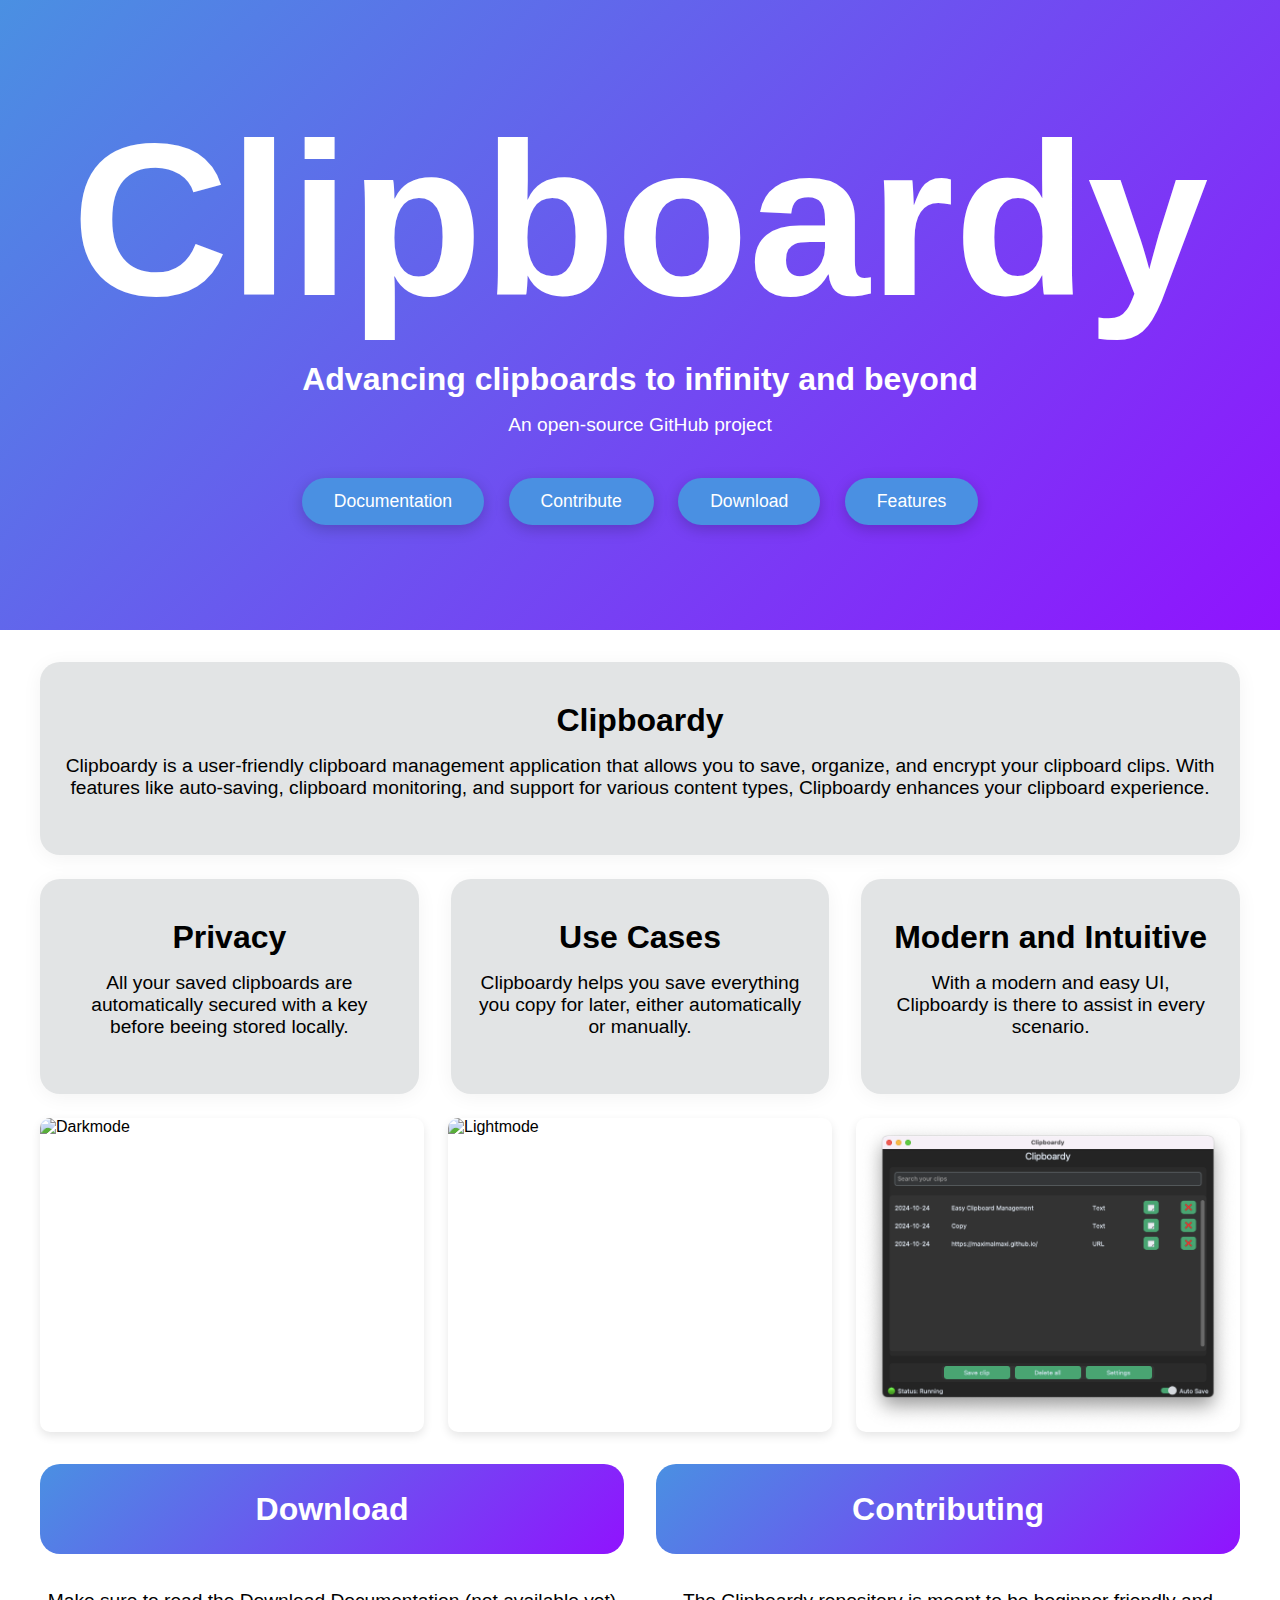
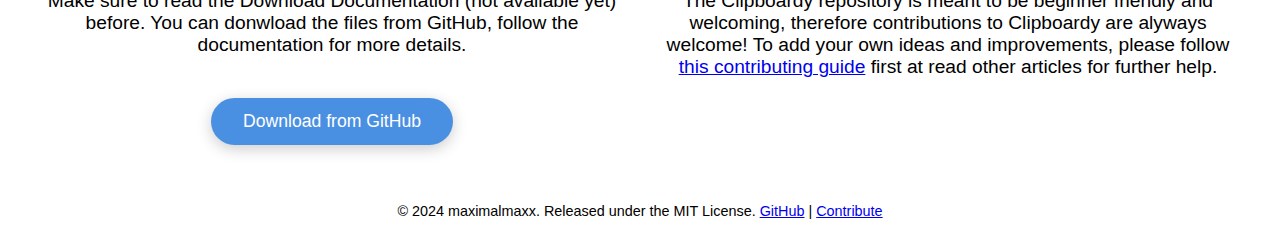
==== index.html @ 353c23e9 "Removed "not available yet"" ====
<!DOCTYPE html>
<html lang="en">

<head>
    <meta charset="UTF-8">
    <meta name="viewport" content="width=device-width, initial-scale=1.0">
    <meta http-equiv="X-UA-Compatible" content="ie=edge">
    <title>Clipboardy</title>
    <link rel="stylesheet" href="style.css">
    <link rel="icon" type="image/svg" href="favicon.svg" />
</head>

<body>
    <div class="header">
        <h1 class="bigheader">Clipboardy</h1>
        <h2>Advancing clipboards to infinity and beyond</h2>
        <p>An open-source GitHub project</p>
        <div>
            <button class="btn" onclick="goto('documentation/docs.html')">Documentation</button>
            <button class="btn" onclick="goto('#contribute')">Contribute</button>
            <button class="btn" onclick="goto('#download')">Download</button>
            <button class="btn" onclick="goto('documentation/docs.html#features')">Features</button>
        </div>
    </div>

    <div class="container">
        <div class="grid">
            <div class="card">
                <h2>Clipboardy</h2>
                <p>Clipboardy is a user-friendly clipboard management application that allows you to save, organize, and
                    encrypt your clipboard clips. With features like auto-saving, clipboard monitoring, and support for
                    various content types, Clipboardy enhances your clipboard experience.</p>
            </div>
        </div>
        <div class="grid">
            <div class="card">
                <h2>Privacy</h2>
                <p>All your saved clipboards are automatically secured with a key before beeing stored locally.</p>
            </div>
            <div class="card">
                <h2>Use Cases</h2>
                <p>Clipboardy helps you save everything you copy for later, either automatically or manually.</p>
            </div>
            <div class="card">
                <h2>Modern and Intuitive</h2>
                <p>With a modern and easy UI, Clipboardy is there to assist in every scenario.</p>
            </div>
        </div>

        <div class="grid images-grid">
            <img src="Showcase1.png" alt="Darkmode">
            <img src="Showcase2.png" alt="Lightmode">
            <img src="Showcase3.png" alt="Green">
        </div>

        <div class="grid">
            <div>
                <div class="banner">
                    <h1>Download</h1>
                </div>
                <br> <br>
                <section id="download" class="centersec">
                    <p>Make sure to read the Download Documentation (not available yet)
                        before. You can donwload the files from GitHub, follow the documentation for more details.</p>
                    <button class="btn" onclick="goto('https://github.com/maximalmaxx/clipboardy/releases')">Download
                        from GitHub</button>
                </section>
            </div>
            <div>
                <div class="banner">
                    <h1>Contributing</h1>
                </div>
                <br> <br>
                <section id="contribute" class="centersec">
                    <p>The Clipboardy repository is meant to be beginner friendly and welcoming, therefore
                        contributions to Clipboardy are alyways welcome!
                        To add your own ideas and improvements, please
                        follow <a href="documentation/docs.html#contributing">this contributing guide</a> first at
                        read other articles for further help.
                    </p>
                </section>
            </div>
        </div>

        <footer>
            &copy; 2024 maximalmaxx. Released under the MIT License.
            <a href="https://github.com/maximalmaxx/clipboardy" target="_blank">GitHub</a> |
            <a href="documentation/docs.html#contributing" target="_blank">Contribute</a>
        </footer>
    </div>

    <script>
        function goto(link) {
            window.location.href = link;
        }
    </script>
</body>

</html>
---- style.css ----
/* Basic Reset */
* {
    margin: 0;
    padding: 0;
    box-sizing: border-box;
    font-family: 'Segoe UI', Tahoma, Geneva, Verdana, sans-serif;
}

body {
    background-color: rgb(255, 255, 255);
    min-height: 100vh;
    display: flex;
    flex-direction: column;
    justify-content: space-between;
}

.header {
    display: flex;
    flex-direction: column;
    justify-content: center;
    align-items: center;
    text-align: center;
    background: linear-gradient(135deg, #4a90e2, #9013fe);
    width: 100%;
    height: 70vh;
    color: white;
    padding: 1rem;
}

.bigheader {
    font-size: 17vw;
}

h2 {
    font-size: 2rem;
    margin: 1rem 0;
}

p {
    font-size: 1.2rem;
    margin-bottom: 2rem;
}

.container {
    display: flex;
    flex-direction: column;
    align-items: center;
    width: 100%;
    padding: 2rem;
}

.grid {
    display: grid;
    grid-template-columns: repeat(auto-fit, minmax(250px, 1fr));
    gap: 2rem;
    width: 100%;
    max-width: 1200px;
}

.card {
    background-color: #e2e4e5;
    border-radius: 20px;
    padding: 1.5rem;
    margin-bottom: 1.5rem;
    box-shadow: 0 3px 20px rgba(0, 0, 0, 0.05);
    text-align: center;
}

.images-grid {
    display: grid;
    grid-template-columns: repeat(auto-fit, minmax(250px, 1fr));
    gap: 1.5rem;
    /* Adjust gap for images */
    margin-bottom: 2rem;
    /* Space below the image grid */
}

.images-grid img {
    border-radius: 10px;
    /* Rounded corners */
    box-shadow: 0 4px 10px rgba(0, 0, 0, 0.1);
    /* Subtle shadow for depth */
    transition: transform 0.3s, box-shadow 0.3s;
    /* Transition for hover effects */
    max-width: 100%;
    /* Ensure responsive behavior */
    height: auto;
    /* Maintain aspect ratio */
}

.images-grid img:hover {
    transform: scale(1.05);
    /* Slightly enlarge on hover */
    box-shadow: 0 8px 20px rgba(0, 0, 0, 0.2);
    /* Stronger shadow on hover */
}

footer {
    margin-top: 3rem;
    font-size: 0.9rem;
    text-align: center;
    width: 100%;
}

/* Button Styles */
.btn,
.btnnotavail {
    display: inline-block;
    padding: 0.8rem 2rem;
    margin: 10px;
    background-color: #4a90e2;
    color: white;
    border: none;
    border-radius: 50px;
    cursor: pointer;
    font-size: 1.1rem;
    box-shadow: 0 4px 15px rgba(0, 0, 0, 0.2);
    transition: background-color 0.3s, transform 0.3s;
}

.btn:hover {
    background-color: #3e7acb;
    transform: translateY(-2px);
}

.btn:active {
    background-color: #366ab2;
    transform: translateY(0);
}

.banner {
    border-radius: 20px;
    display: flex;
    flex-direction: column;
    justify-content: center;
    align-items: center;
    text-align: center;
    background: linear-gradient(135deg, #4a90e2, #9013fe);
    width: 100%;
    height: 10vh;
    color: white;
    padding: 1rem;
}

.centersec {
    justify-content: center;
    align-items: center;
    text-align: center;
}

.btnnotavail {
    cursor: not-allowed;
    background-color: #617488;
}
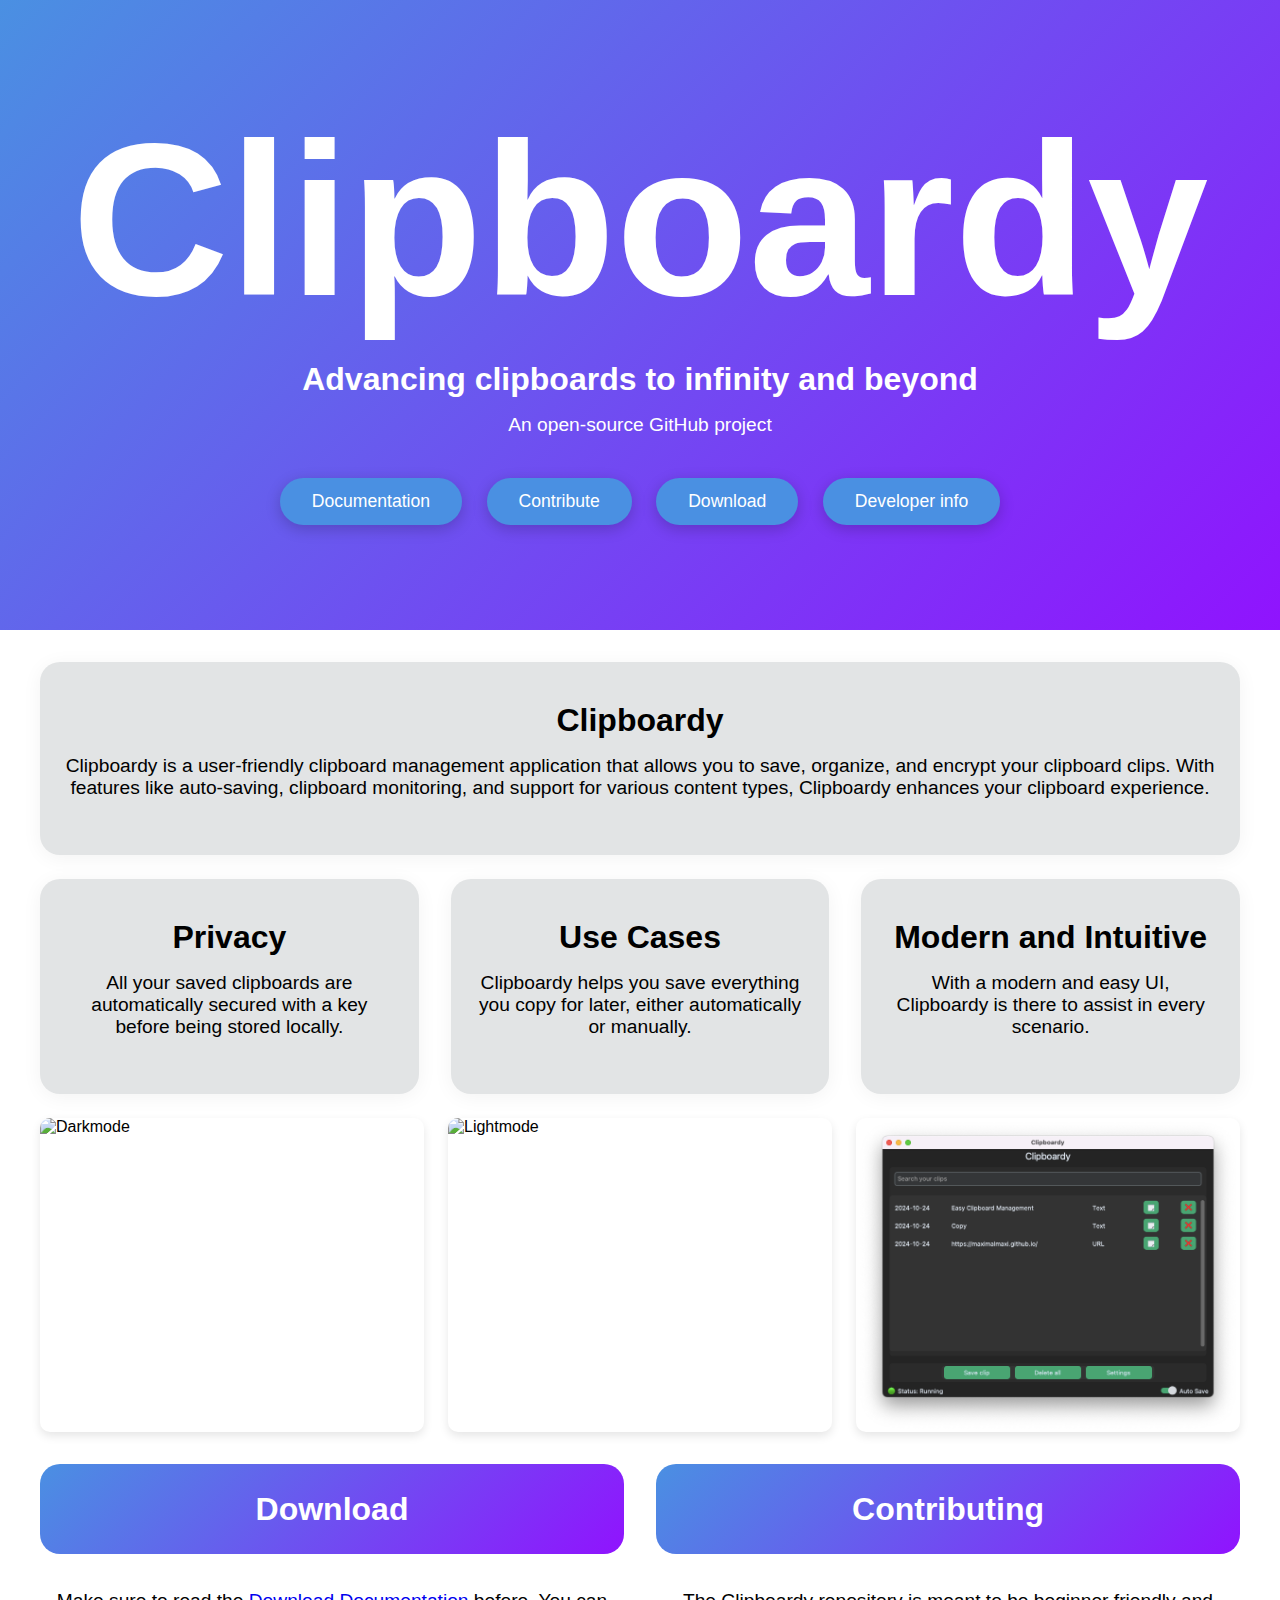
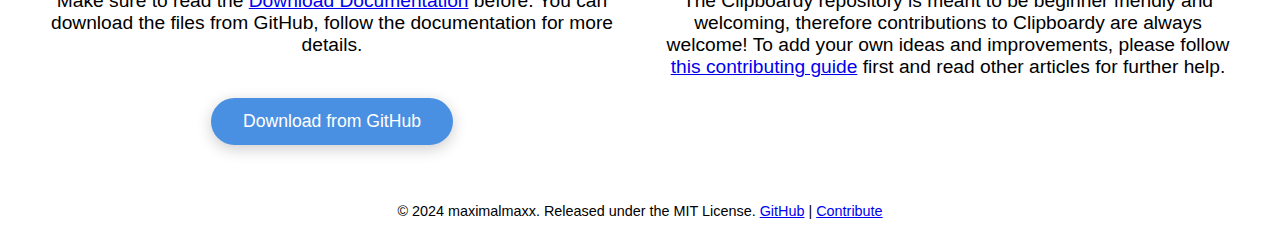
==== commit 36499db4: "Added download documentation" ====
--- a/index.html
+++ b/index.html
@@ -19,7 +19,7 @@
             <button class="btn" onclick="goto('documentation/docs.html')">Documentation</button>
             <button class="btn" onclick="goto('#contribute')">Contribute</button>
             <button class="btn" onclick="goto('#download')">Download</button>
-            <button class="btn" onclick="goto('documentation/docs.html#features')">Features</button>
+            <button class="btn" onclick="goto('dev_info/docs.html')">Developer info</button>
         </div>
     </div>
 
@@ -35,7 +35,7 @@
         <div class="grid">
             <div class="card">
                 <h2>Privacy</h2>
-                <p>All your saved clipboards are automatically secured with a key before beeing stored locally.</p>
+                <p>All your saved clipboards are automatically secured with a key before being stored locally.</p>
             </div>
             <div class="card">
                 <h2>Use Cases</h2>
@@ -60,8 +60,9 @@
                 </div>
                 <br> <br>
                 <section id="download" class="centersec">
-                    <p>Make sure to read the Download Documentation (not available yet)
-                        before. You can donwload the files from GitHub, follow the documentation for more details.</p>
+                    <p>Make sure to read the <a href="documentation/docs.html#download">Download
+                            Documentation</a>
+                        before. You can download the files from GitHub, follow the documentation for more details.</p>
                     <button class="btn" onclick="goto('https://github.com/maximalmaxx/clipboardy/releases')">Download
                         from GitHub</button>
                 </section>
@@ -73,9 +74,9 @@
                 <br> <br>
                 <section id="contribute" class="centersec">
                     <p>The Clipboardy repository is meant to be beginner friendly and welcoming, therefore
-                        contributions to Clipboardy are alyways welcome!
+                        contributions to Clipboardy are always welcome!
                         To add your own ideas and improvements, please
-                        follow <a href="documentation/docs.html#contributing">this contributing guide</a> first at
+                        follow <a href="documentation/docs.html#contributing">this contributing guide</a> first and
                         read other articles for further help.
                     </p>
                 </section>
